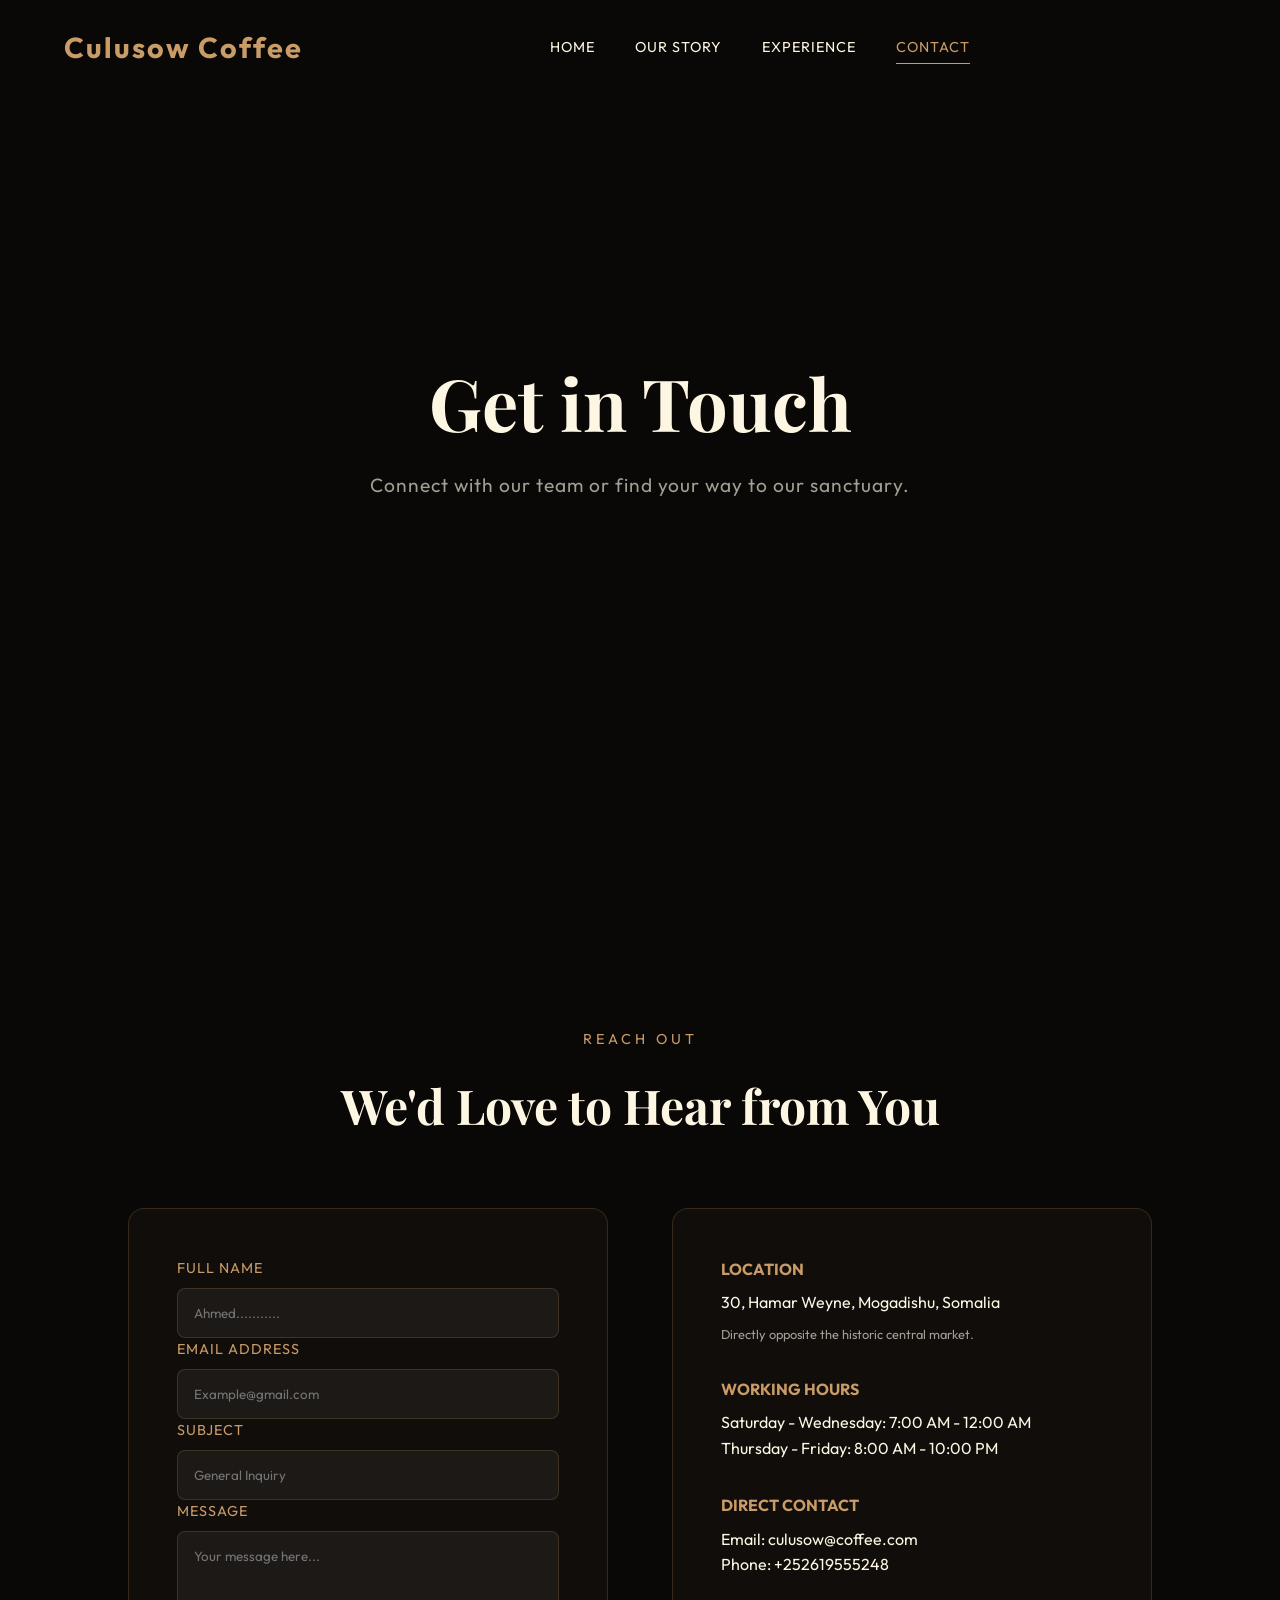
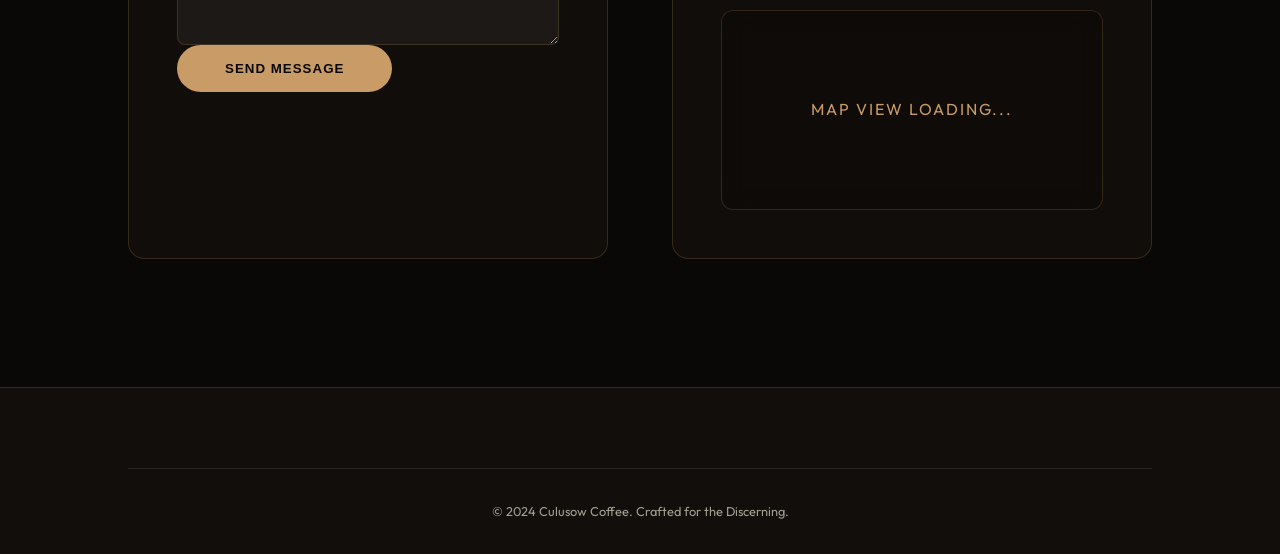
==== contact.html @ 467be12e "first commit - culusow coffee website" ====
<!DOCTYPE html>
<html lang="en">
<head>
    <meta charset="UTF-8">
    <meta name="viewport" content="width=device-width, initial-scale=1.0">
    <title>Contact | Culusow Coffee</title>
    <meta name="description" content="Get in touch with Culusow Coffee. Visit us in Mogadishu or reach out for inquiries and bookings.">
    <link rel="stylesheet" href="style.css">
    <style>
        .contact-container {
            display: grid;
            grid-template-columns: 1fr 1fr;
            gap: 4rem;
            margin-top: 4rem;
        }
        .contact-form {
            display: flex;
            flex-direction: column;
            gap: 1.5rem;
        }
        .form-group {
            display: flex;
            flex-direction: column;
            gap: 0.5rem;
        }
        .form-group label {
            font-size: 0.9rem;
            color: var(--accent-primary);
            text-transform: uppercase;
            letter-spacing: 1px;
        }
        .form-group input, .form-group textarea {
            background: rgba(255, 255, 255, 0.05);
            border: 1px solid var(--glass-border);
            padding: 1rem;
            border-radius: 8px;
            color: var(--text-primary);
            font-family: inherit;
            transition: var(--transition-fast);
        }
        .form-group input:focus, .form-group textarea:focus {
            outline: none;
            border-color: var(--accent-primary);
            background: rgba(255, 255, 255, 0.1);
        }
        .submit-btn {
            padding: 1rem 3rem;
            background: var(--accent-primary);
            border: none;
            border-radius: 50px;
            color: var(--bg-primary);
            font-weight: 600;
            text-transform: uppercase;
            letter-spacing: 1px;
            cursor: pointer;
            transition: var(--transition-smooth);
            align-self: flex-start;
        }
        .submit-btn:hover {
            opacity: 0.9;
            transform: translateY(-2px);
        }
        .contact-info-card {
            padding: 3rem;
        }
        .info-item {
            margin-bottom: 2rem;
        }
        .info-item h4 {
            color: var(--accent-primary);
            margin-bottom: 0.5rem;
            text-transform: uppercase;
            font-size: 1rem;
        }
        @media (max-width: 968px) {
            .contact-container { grid-template-columns: 1fr; }
        }
    </style>
</head>
<body>
    <nav id="navbar">
        <a href="index.html" class="logo">Culusow Coffee</a>
        <div class="nav-links">
            <a href="index.html">Home</a>
            <a href="story.html">Our Story</a>
            <a href="experience.html">Experience</a>
            <a href="contact.html" class="active">Contact</a>
        </div>
        <div class="mobile-menu-btn" id="mobile-btn">
            <span></span>
            <span></span>
            <span></span>
        </div>
    </nav>

    <header class="hero sub-hero" id="home">
        <div class="hero-bg" style="background-image: linear-gradient(to bottom, rgba(10, 8, 6, 0.4), rgba(10, 8, 6, 0.7)), url('https://images.unsplash.com/photo-1541167760496-1628856ab772?ixlib=rb-1.2.1&auto=format&fit=crop&w=1950&q=80');"></div>
        <div class="hero-content">
            <h1>Get in Touch</h1>
            <p>Connect with our team or find your way to our sanctuary.</p>
        </div>
    </header>

    <section class="contact-section">
        <div class="section-title reveal active">
            <span>Reach Out</span>
            <h2>We'd Love to Hear from You</h2>
        </div>

        <div class="contact-container reveal active">
            <div class="contact-form glass" style="padding: 3rem;">
                <form id="coffee-contact-form">
                    <div class="form-group">
                        <label for="name">Full Name</label>
                        <input type="text" id="name" placeholder="Ahmed..........." required>
                    </div>
                    <div class="form-group">
                        <label for="email">Email Address</label>
                        <input type="email" id="email" placeholder="Example@gmail.com" required>
                    </div>
                    <div class="form-group">
                        <label for="subject">Subject</label>
                        <input type="text" id="subject" placeholder="General Inquiry" required>
                    </div>
                    <div class="form-group">
                        <label for="message">Message</label>
                        <textarea id="message" rows="5" placeholder="Your message here..." required></textarea>
                    </div>
                    <button type="submit" class="submit-btn">Send Message</button>
                </form>
            </div>

            <div class="contact-info-card glass">
                <div class="info-item">
                    <h4>Location</h4>
                    <p>30, Hamar Weyne, Mogadishu, Somalia</p>
                    <p style="font-size: 0.8rem; margin-top: 0.5rem; color: var(--text-secondary);">Directly opposite the historic central market.</p>
                </div>
                <div class="info-item">
                    <h4>Working Hours</h4>
                    <p>Saturday - Wednesday: 7:00 AM - 12:00 AM</p>
                    <p>Thursday - Friday: 8:00 AM - 10:00 PM</p>
                </div>
                <div class="info-item">
                    <h4>Direct Contact</h4>
                    <p>Email: <a href="mailto:culusow@coffee.com" style="color: var(--text-primary); text-decoration: none;">culusow@coffee.com</a></p>
                    <p>Phone: +252619555248</p>
                </div>
                <!-- Placeholder for Map -->
                <div class="map-placeholder glass" style="height: 200px; display: flex; align-items: center; justify-content: center; background: rgba(0,0,0,0.2); border-radius: 12px; margin-top: 2rem;">
                    <span style="color: var(--accent-primary); letter-spacing: 2px;">MAP VIEW LOADING...</span>
                </div>
            </div>
        </div>
    </section>

    <footer id="contact">
        <div class="footer-bottom">
            &copy; 2024 Culusow Coffee. Crafted for the Discerning.
        </div>
    </footer>

    <script src="script.js"></script>
    <script>
        document.getElementById('coffee-contact-form').addEventListener('submit', (e) => {
            e.preventDefault();
            alert('Thank you for your message! Our team will get back to you shortly.');
            e.target.reset();
        });
    </script>
</body>
</html>
---- style.css ----
@import url('https://fonts.googleapis.com/css2?family=Outfit:wght@300;400;600;700&family=Playfair+Display:ital,wght@0,400;0,700;1,400&display=swap');

:root {
  --bg-primary: #0a0806;
  --bg-secondary: #14110e;
  --accent-primary: #c99b67;
  --accent-secondary: #8e6d45;
  --text-primary: #fdf6e3;
  --text-secondary: #a39e93;
  --glass-bg: rgba(20, 17, 14, 0.7);
  --glass-border: rgba(201, 155, 103, 0.2);
  --transition-smooth: all 0.5s cubic-bezier(0.4, 0, 0.2, 1);
  --transition-fast: all 0.3s ease;
}

* {
  margin: 0;
  padding: 0;
  box-sizing: border-box;
}

html {
  scroll-behavior: smooth;
}

body {
  font-family: 'Outfit', sans-serif;
  background-color: var(--bg-primary);
  background-image: linear-gradient(rgba(10, 8, 6, 0.85), rgba(10, 8, 6, 0.85)), url('https://images.unsplash.com/photo-1495474472287-4d71bcdd2085?ixlib=rb-1.2.1&auto=format&fit=crop&w=1950&q=80');
  background-size: cover;
  background-position: center;
  background-attachment: fixed;
  color: var(--text-primary);
  line-height: 1.6;
  overflow-x: hidden;
}

h1, h2, h3, .accent-font {
  font-family: 'Playfair Display', serif;
}

/* Scrollbar */
::-webkit-scrollbar {
  width: 8px;
}

::-webkit-scrollbar-track {
  background: var(--bg-primary);
}

::-webkit-scrollbar-thumb {
  background: var(--accent-secondary);
  border-radius: 4px;
}

/* Glassmorphism Utility */
.glass {
  background: var(--glass-bg);
  backdrop-filter: blur(12px);
  -webkit-backdrop-filter: blur(12px);
  border: 1px solid var(--glass-border);
  border-radius: 16px;
}

/* Navigation */
nav {
  position: fixed;
  top: 0;
  width: 100%;
  padding: 1.5rem 5%;
  display: flex;
  justify-content: space-between;
  align-items: center;
  z-index: 1000;
  transition: var(--transition-smooth);
}

nav.scrolled {
  padding: 1rem 5%;
  background: rgba(10, 8, 6, 0.9);
  backdrop-filter: blur(10px);
}

.logo {
  font-size: 1.8rem;
  font-weight: 700;
  letter-spacing: 2px;
  color: var(--accent-primary);
  text-decoration: none;
}

.nav-links {
  display: flex;
  gap: 2.5rem;
}

.nav-links a {
  text-decoration: none;
  color: var(--text-primary);
  font-weight: 400;
  font-size: 0.9rem;
  text-transform: uppercase;
  letter-spacing: 1px;
  transition: var(--transition-smooth);
  position: relative;
}

.nav-links a::after {
  content: '';
  position: absolute;
  bottom: -5px;
  left: 0;
  width: 0;
  height: 1px;
  background: var(--accent-primary);
  transition: var(--transition-smooth);
}

.nav-links a:hover::after {
  width: 100%;
}

.nav-links a:hover,
.nav-links a.active {
  color: var(--accent-primary);
}

.nav-links a.active::after {
  width: 100%;
}

/* Hero Section */
.hero {
  height: 100vh;
  width: 100%;
  display: flex;
  align-items: center;
  justify-content: center;
  position: relative;
  overflow: hidden;
  background: transparent;
}

.hero-bg {
  position: absolute;
  top: 0;
  left: 0;
  width: 100%;
  height: 100%;
  background-image: linear-gradient(to bottom, rgba(10, 8, 6, 0.3), rgba(10, 8, 6, 0.6)), url('https://images.unsplash.com/photo-1501339847302-ac426a4a7cbb?ixlib=rb-1.2.1&auto=format&fit=crop&w=1950&q=80');
  background-size: cover;
  background-position: center;
  z-index: -1;
  transform: scale(1.1);
  transition: transform 10s ease-out;
}

.hero:hover .hero-bg {
  transform: scale(1);
}

.hero-content {
  text-align: center;
  max-width: 900px;
  padding: 0 2rem;
}

.hero-content h1 {
  font-size: clamp(2.5rem, 8vw, 4.5rem);
  font-weight: 700;
  margin-bottom: 1.5rem;
  line-height: 1.2;
  opacity: 0;
  transform: translateY(30px);
  animation: fadeInUp 1s forwards 0.5s;
}

.hero-content p {
  font-size: 1.2rem;
  color: var(--text-secondary);
  margin-bottom: 2.5rem;
  letter-spacing: 1px;
  opacity: 0;
  transform: translateY(30px);
  animation: fadeInUp 1s forwards 0.8s;
}

.cta-btn {
  display: inline-block;
  padding: 1.2rem 3rem;
  background: var(--accent-primary);
  color: var(--bg-primary);
  text-decoration: none;
  font-weight: 600;
  border-radius: 50px;
  text-transform: uppercase;
  letter-spacing: 1px;
  transition: var(--transition-smooth);
  border: 1px solid var(--accent-primary);
  opacity: 0;
  transform: translateY(30px);
  animation: fadeInUp 1s forwards 1.1s;
}

.cta-btn:hover {
  background: transparent;
  color: var(--accent-primary);
}

/* Sections General */
section {
  padding: 8rem 10%;
  background: transparent;
}

.section-title {
  text-align: center;
  margin-bottom: 4rem;
}

.section-title span {
  display: block;
  font-size: 0.9rem;
  color: var(--accent-primary);
  text-transform: uppercase;
  letter-spacing: 4px;
  margin-bottom: 1rem;
}

.section-title h2 {
  font-size: 3rem;
  font-weight: 700;
}

/* About Section */
.about-grid {
  display: grid;
  grid-template-columns: 1fr 1fr;
  gap: 4rem;
  align-items: center;
}

.about-text h3 {
  font-size: 2.2rem;
  margin-bottom: 1.5rem;
}

.about-text p {
  color: var(--text-secondary);
  margin-bottom: 2rem;
  font-size: 1.1rem;
}

.about-image {
  position: relative;
  border-radius: 20px;
  overflow: hidden;
  height: 500px;
}

.about-image img {
  width: 100%;
  height: 100%;
  object-fit: cover;
  transition: var(--transition-smooth);
}

/* Menu Section */
.menu-filters {
  display: flex;
  justify-content: center;
  gap: 2rem;
  margin-bottom: 3rem;
}

.filter-btn {
  background: transparent;
  border: none;
  color: var(--text-secondary);
  font-family: inherit;
  font-size: 1rem;
  cursor: pointer;
  transition: var(--transition-smooth);
  padding-bottom: 5px;
  border-bottom: 1px solid transparent;
}

.filter-btn.active, .filter-btn:hover {
  color: var(--accent-primary);
  border-bottom: 1px solid var(--accent-primary);
}

.menu-grid {
  display: grid;
  grid-template-columns: repeat(auto-fit, minmax(300px, 1fr));
  gap: 2.5rem;
}

.menu-item {
  padding: 0;
  overflow: hidden;
  display: flex;
  flex-direction: column;
  transition: var(--transition-smooth);
}

.menu-item:hover {
  transform: translateY(-10px);
}

.item-img {
  width: 100%;
  height: 200px;
  overflow: hidden;
}

.item-img img {
  width: 100%;
  height: 100%;
  object-fit: cover;
  transition: var(--transition-smooth);
}

.menu-item:hover .item-img img {
  transform: scale(1.1);
}

.item-content-wrapper {
  padding: 1.5rem 2rem 2rem;
}

.item-header {
  display: flex;
  justify-content: space-between;
  align-items: baseline;
  margin-bottom: 0.5rem;
}

.item-header h4 {
  font-size: 1.4rem;
  font-weight: 600;
}

.item-price {
  color: var(--accent-primary);
  font-weight: 600;
}

.item-desc {
  color: var(--text-secondary);
  font-size: 0.95rem;
}

/* Contact Footer */
footer {
  padding: 5rem 10% 2rem;
  background: rgba(20, 17, 14, 0.8);
  backdrop-filter: blur(8px);
  border-top: 1px solid var(--glass-border);
}

.footer-grid {
  display: grid;
  grid-template-columns: repeat(auto-fit, minmax(200px, 1fr));
  gap: 4rem;
  margin-bottom: 4rem;
}

.footer-col h5 {
  color: var(--accent-primary);
  font-size: 1.2rem;
  margin-bottom: 1.5rem;
}

.footer-col p, .footer-col a {
  color: var(--text-secondary);
  text-decoration: none;
  display: block;
  margin-bottom: 1rem;
}

.footer-bottom {
  text-align: center;
  padding-top: 2rem;
  border-top: 1px solid rgba(253, 246, 227, 0.1);
  font-size: 0.8rem;
  color: var(--text-secondary);
}

/* Animations */
@keyframes fadeInUp {
  from {
    opacity: 0;
    transform: translateY(30px);
  }
  to {
    opacity: 1;
    transform: translateY(0);
  }
}

.reveal {
  opacity: 0;
  transform: translateY(50px);
  transition: all 1s ease-out;
}

.reveal.active {
  opacity: 1;
  transform: translateY(0);
}

/* Responsive */
@media (max-width: 968px) {
  .hero-content h1 { font-size: 3.5rem; }
  .about-grid { grid-template-columns: 1fr; }
  .nav-links { display: none; }
  
  .mobile-menu-btn {
    display: flex;
    flex-direction: column;
    gap: 6px;
    cursor: pointer;
  }

  .mobile-menu-btn span {
    display: block;
    width: 25px;
    height: 2px;
    background: var(--accent-primary);
    transition: var(--transition-fast);
  }

  .mobile-menu-btn.active span:nth-child(1) {
    transform: translateY(8px) rotate(45deg);
  }

  .mobile-menu-btn.active span:nth-child(2) {
    opacity: 0;
  }

  .mobile-menu-btn.active span:nth-child(3) {
    transform: translateY(-8px) rotate(-45deg);
  }
}
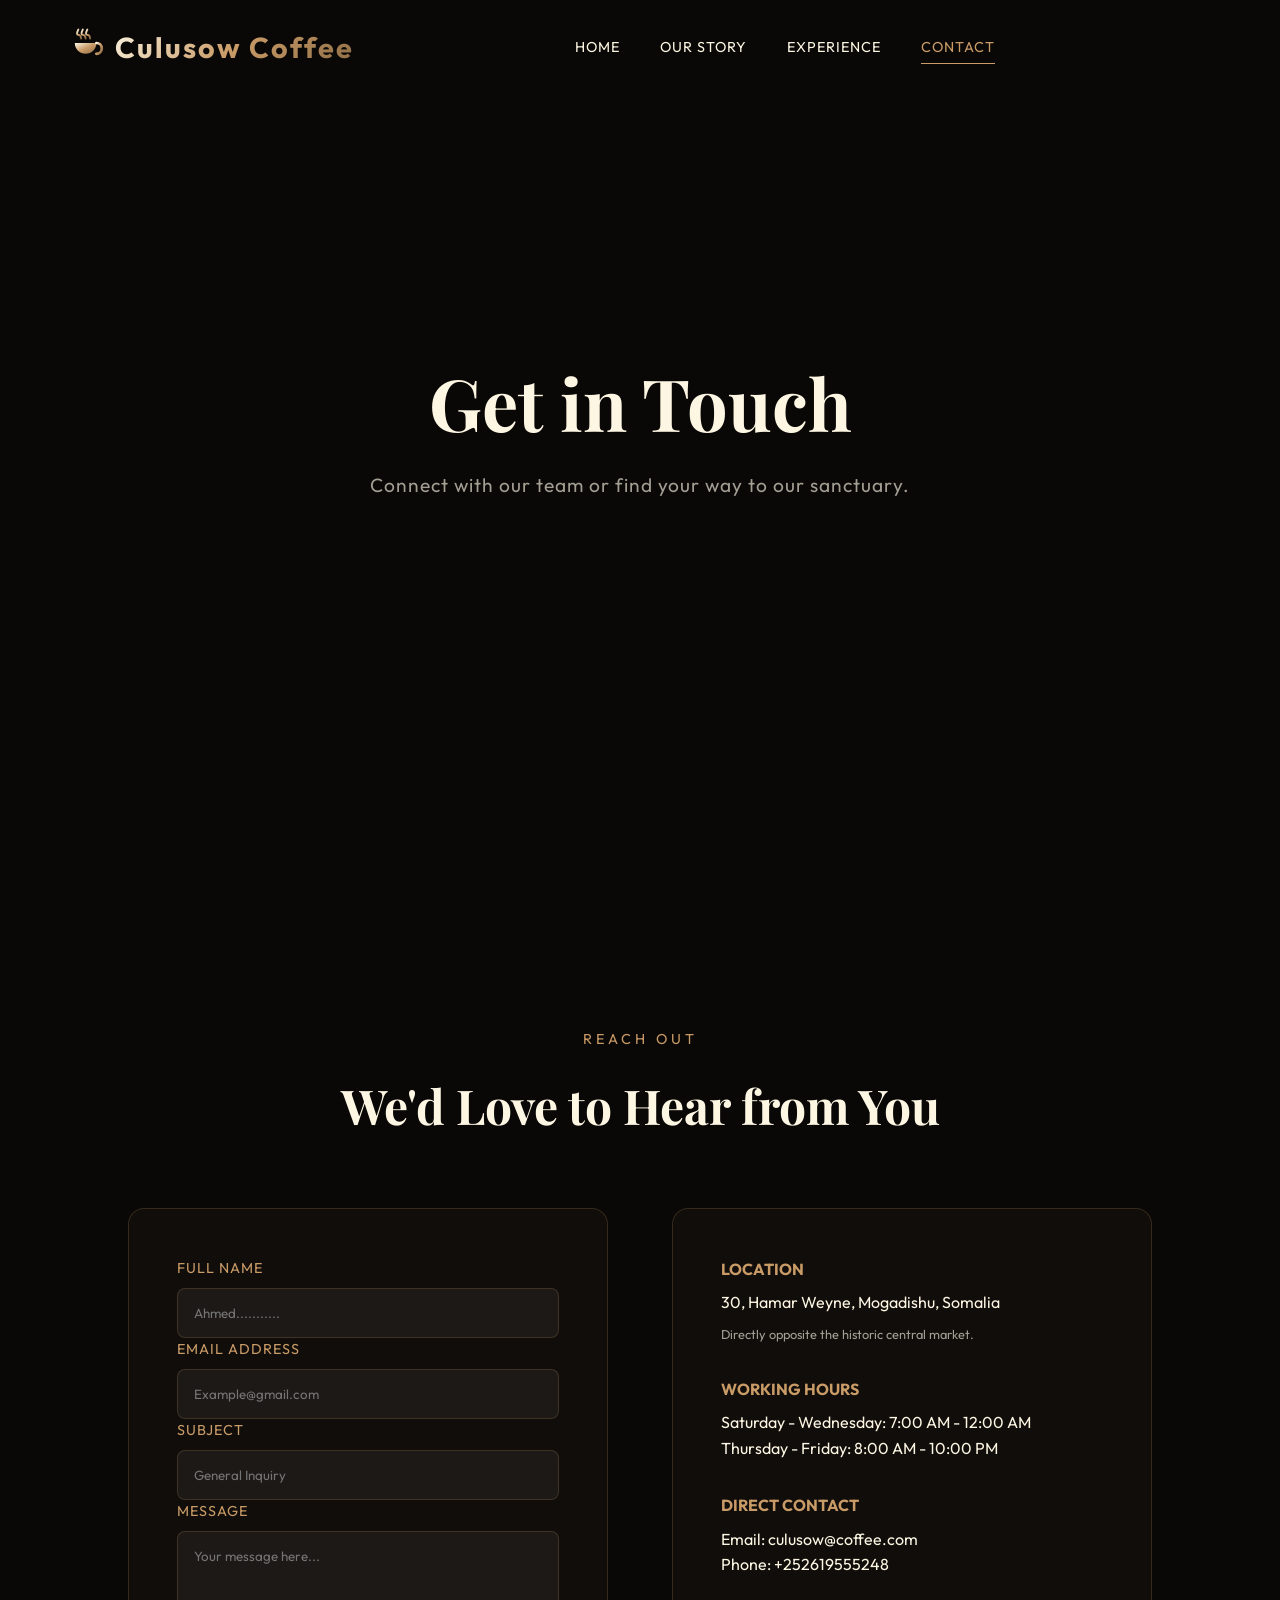
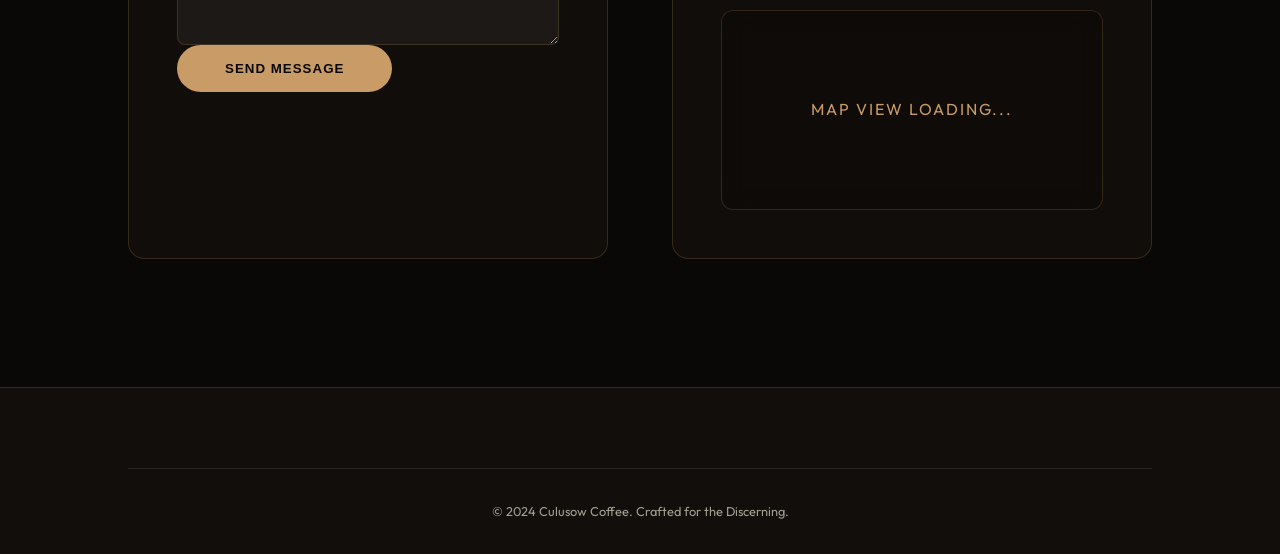
==== commit 94abea3a: "Waxaan saxay bug ama waxaan ku daray qayb cusub" ====
--- a/contact.html
+++ b/contact.html
@@ -79,7 +79,24 @@
 </head>
 <body>
     <nav id="navbar">
-        <a href="index.html" class="logo">Culusow Coffee</a>
+         <a href="#" class="logo" style="display: inline-flex; align-items: center; gap: 0.5rem; text-decoration: none;">
+            <svg width="1.5em" height="1.5em" viewBox="0 0 48 48" fill="none" xmlns="http://www.w3.org/2000/svg">
+                <defs>
+                    <linearGradient id="goldGradientNav" x1="0%" y1="0%" x2="100%" y2="100%">
+                        <stop offset="0%" stop-color="#fdf6e3" />
+                        <stop offset="50%" stop-color="#c99b67" />
+                        <stop offset="100%" stop-color="#8e6d45" />
+                    </linearGradient>
+                </defs>
+                <path d="M12 20C12 26.6274 17.3726 32 24 32C30.6274 32 36 26.6274 36 20H12Z" fill="url(#goldGradientNav)"/>
+                <path d="M36 20C39.3137 20 42 22.6863 42 26C42 29.3137 39.3137 32 36 32" stroke="url(#goldGradientNav)" stroke-width="3" stroke-linecap="round" fill="none"/>
+                <path d="M19 15 Q19 11 16 11 T16 5" stroke="url(#goldGradientNav)" stroke-width="2" stroke-linecap="round" fill="none"/>
+                <path d="M24 15 Q24 11 21 11 T21 5" stroke="url(#goldGradientNav)" stroke-width="2" stroke-linecap="round" fill="none"/>
+                <path d="M29 15 Q29 11 26 11 T26 5" stroke="url(#goldGradientNav)" stroke-width="2" stroke-linecap="round" fill="none"/>
+                <path d="M8 38H40" stroke="url(#goldGradientNav)" stroke-width="3" stroke-linecap="round" fill="none"/>
+            </svg>
+            <span style="background: linear-gradient(135deg, #fdf6e3 0%, #c99b67 50%, #8e6d45 100%); -webkit-background-clip: text; -webkit-text-fill-color: transparent;">Culusow Coffee</span>
+        </a>
         <div class="nav-links">
             <a href="index.html">Home</a>
             <a href="story.html">Our Story</a>
--- a/style.css
+++ b/style.css
@@ -94,7 +94,7 @@
   gap: 2.5rem;
 }
 
-.nav-links a {
+.nav-links a { 
   text-decoration: none;
   color: var(--text-primary);
   font-weight: 400;
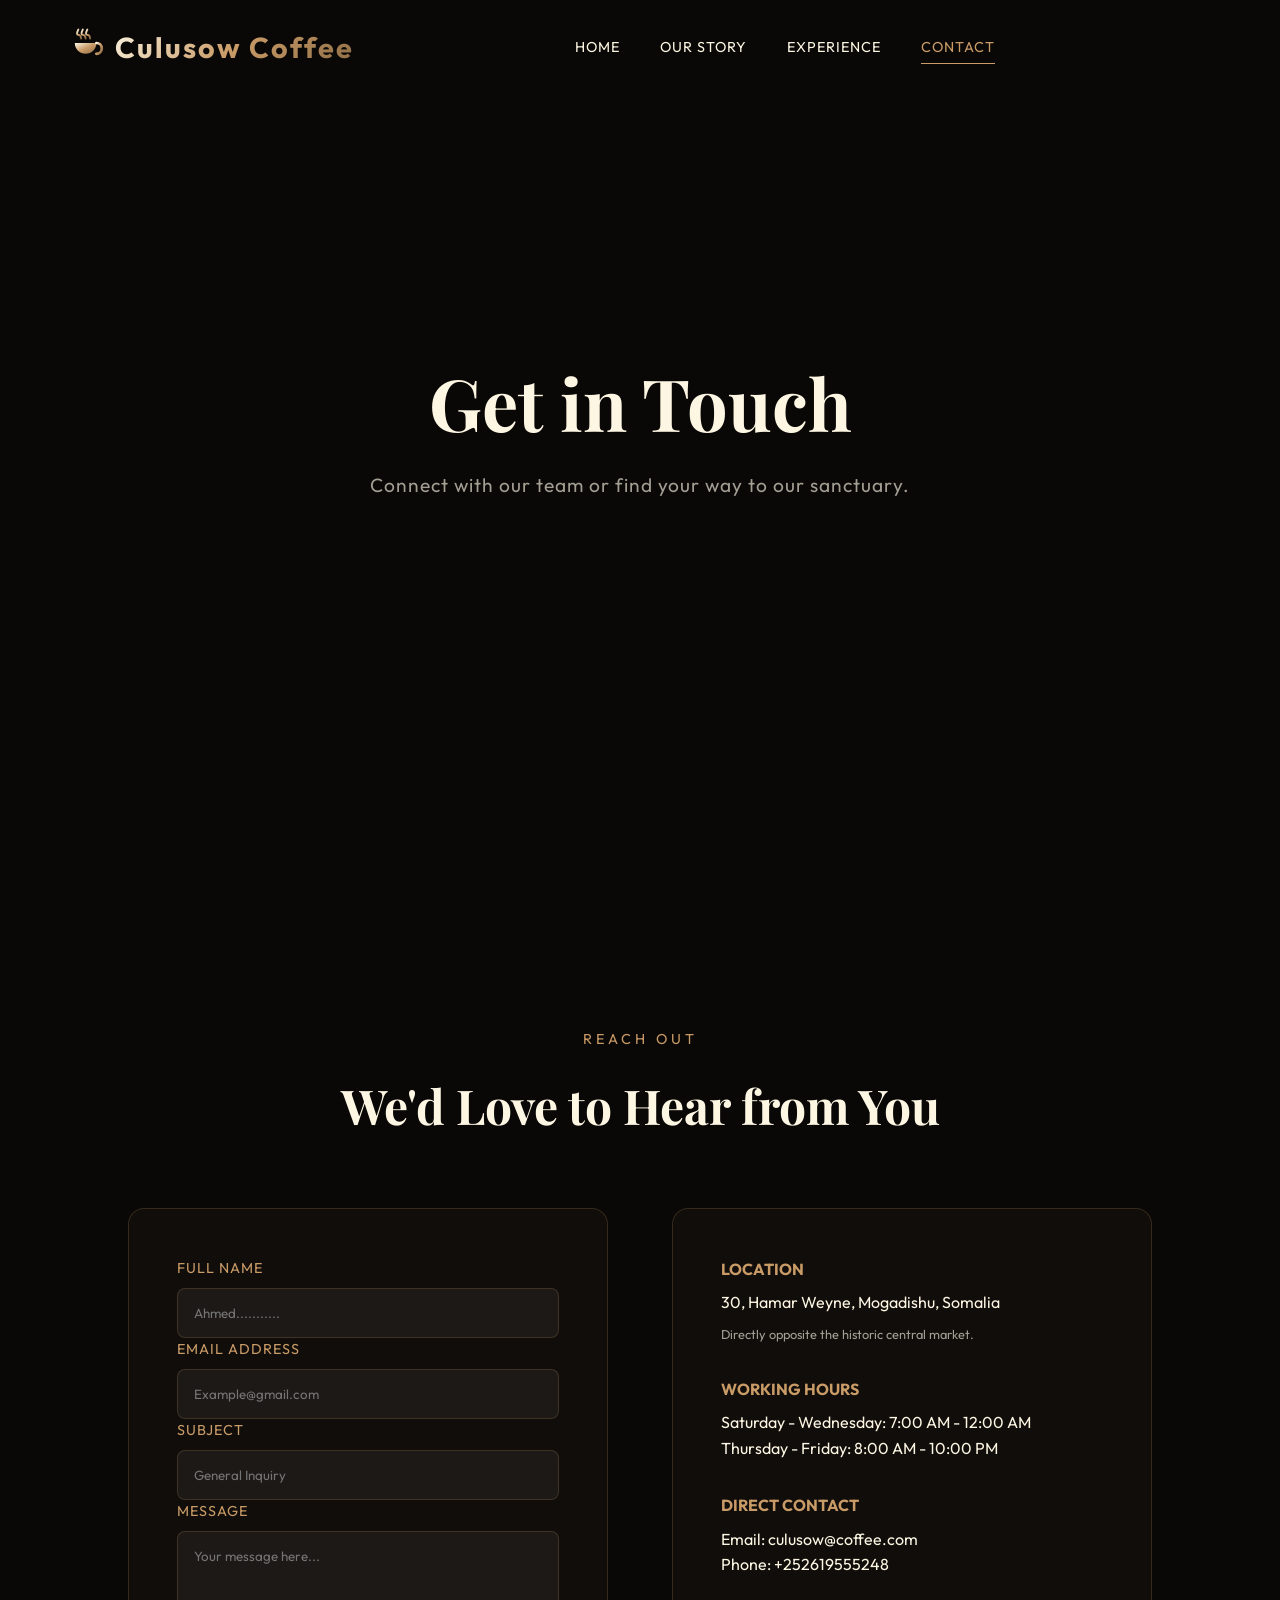
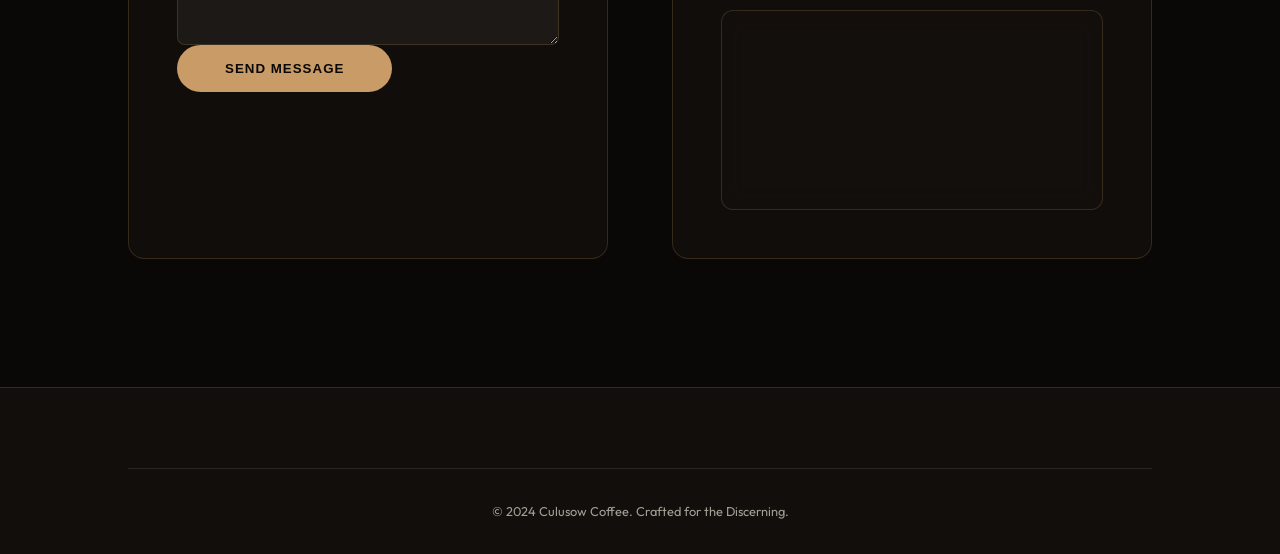
==== commit 8d60bb94: "Waxaan saxay bug ama waxaan ku daray qayb cusub" ====
--- a/contact.html
+++ b/contact.html
@@ -163,9 +163,9 @@
                     <p>Email: <a href="mailto:culusow@coffee.com" style="color: var(--text-primary); text-decoration: none;">culusow@coffee.com</a></p>
                     <p>Phone: +252619555248</p>
                 </div>
-                <!-- Placeholder for Map -->
-                <div class="map-placeholder glass" style="height: 200px; display: flex; align-items: center; justify-content: center; background: rgba(0,0,0,0.2); border-radius: 12px; margin-top: 2rem;">
-                    <span style="color: var(--accent-primary); letter-spacing: 2px;">MAP VIEW LOADING...</span>
+                <!-- Map -->
+                <div class="map-container glass" style="height: 200px; border-radius: 12px; margin-top: 2rem; overflow: hidden;">
+                    <iframe width="100%" height="100%" frameborder="0" scrolling="no" marginheight="0" marginwidth="0" src="https://maps.google.com/maps?q=Hamar%20Weyne,%20Banadir,%20Somalia&t=&z=14&ie=UTF8&iwloc=&output=embed" style="border: none;"></iframe>
                 </div>
             </div>
         </div>
